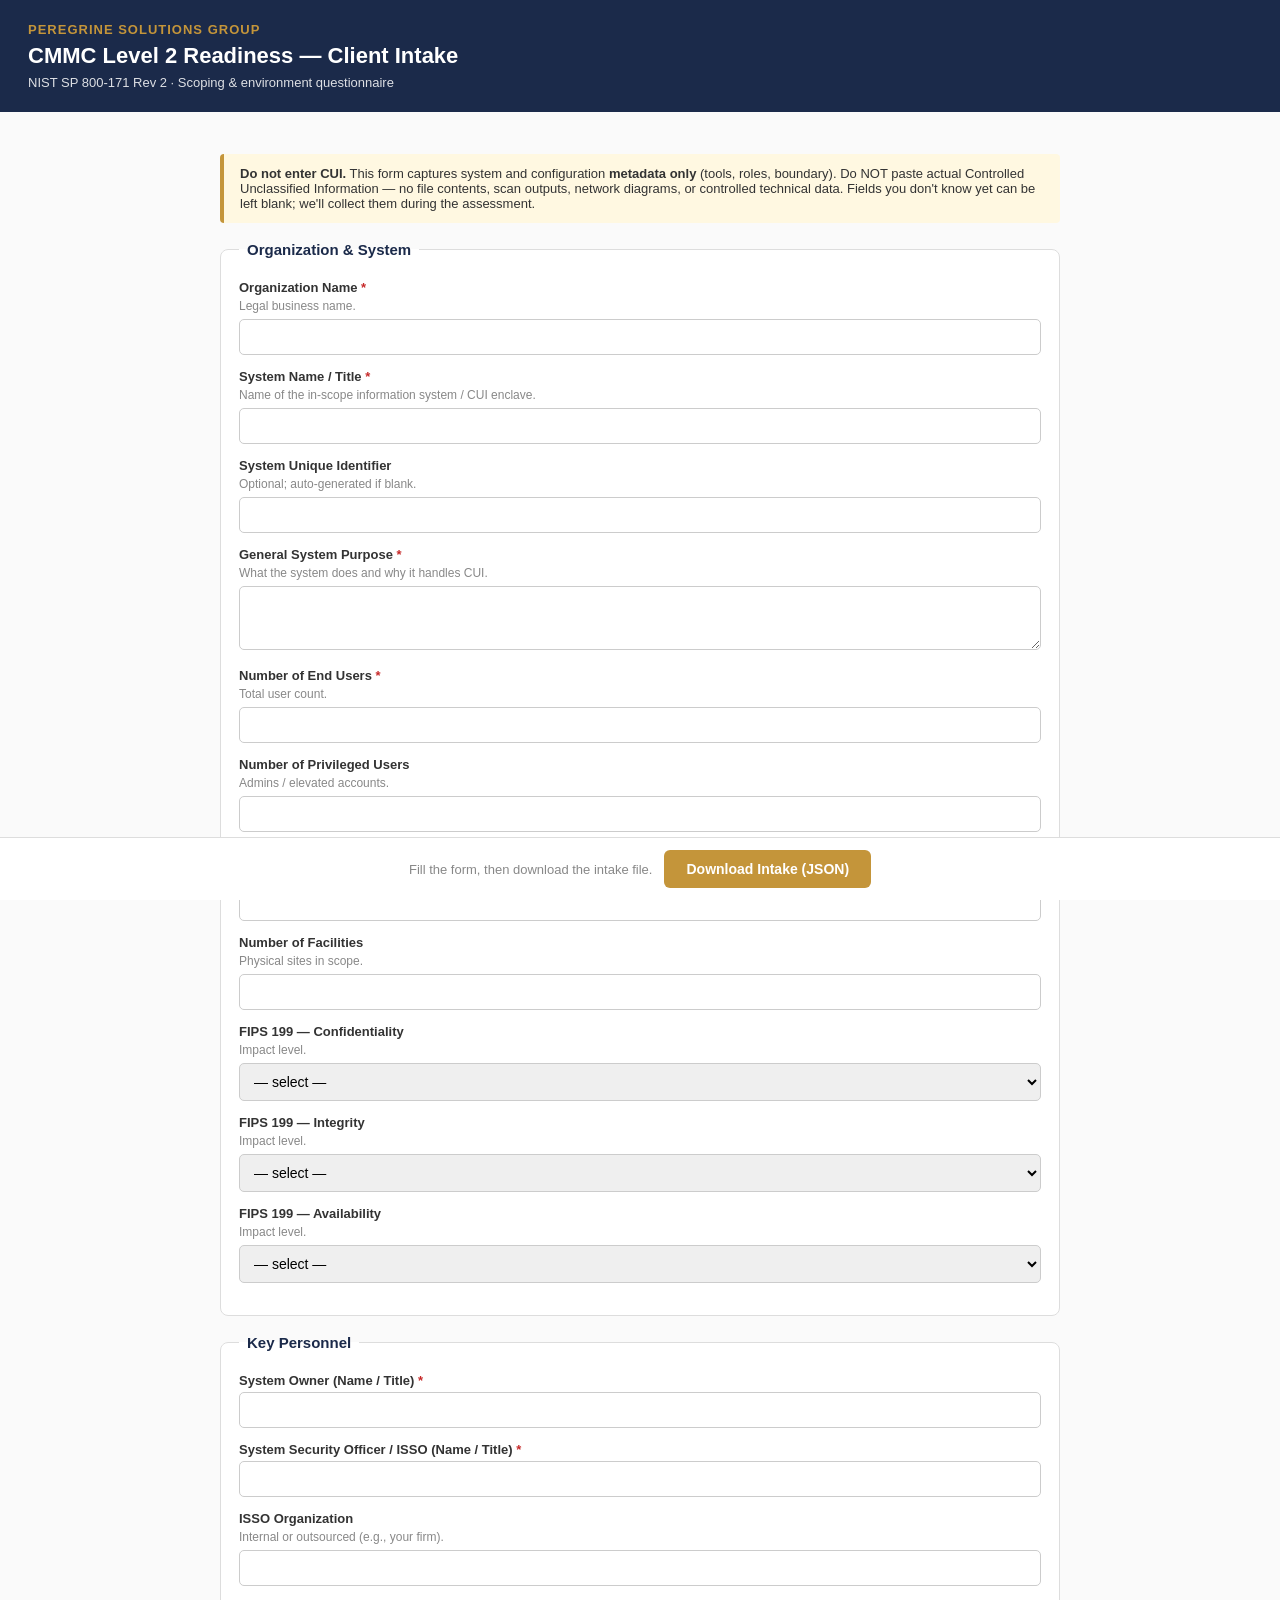
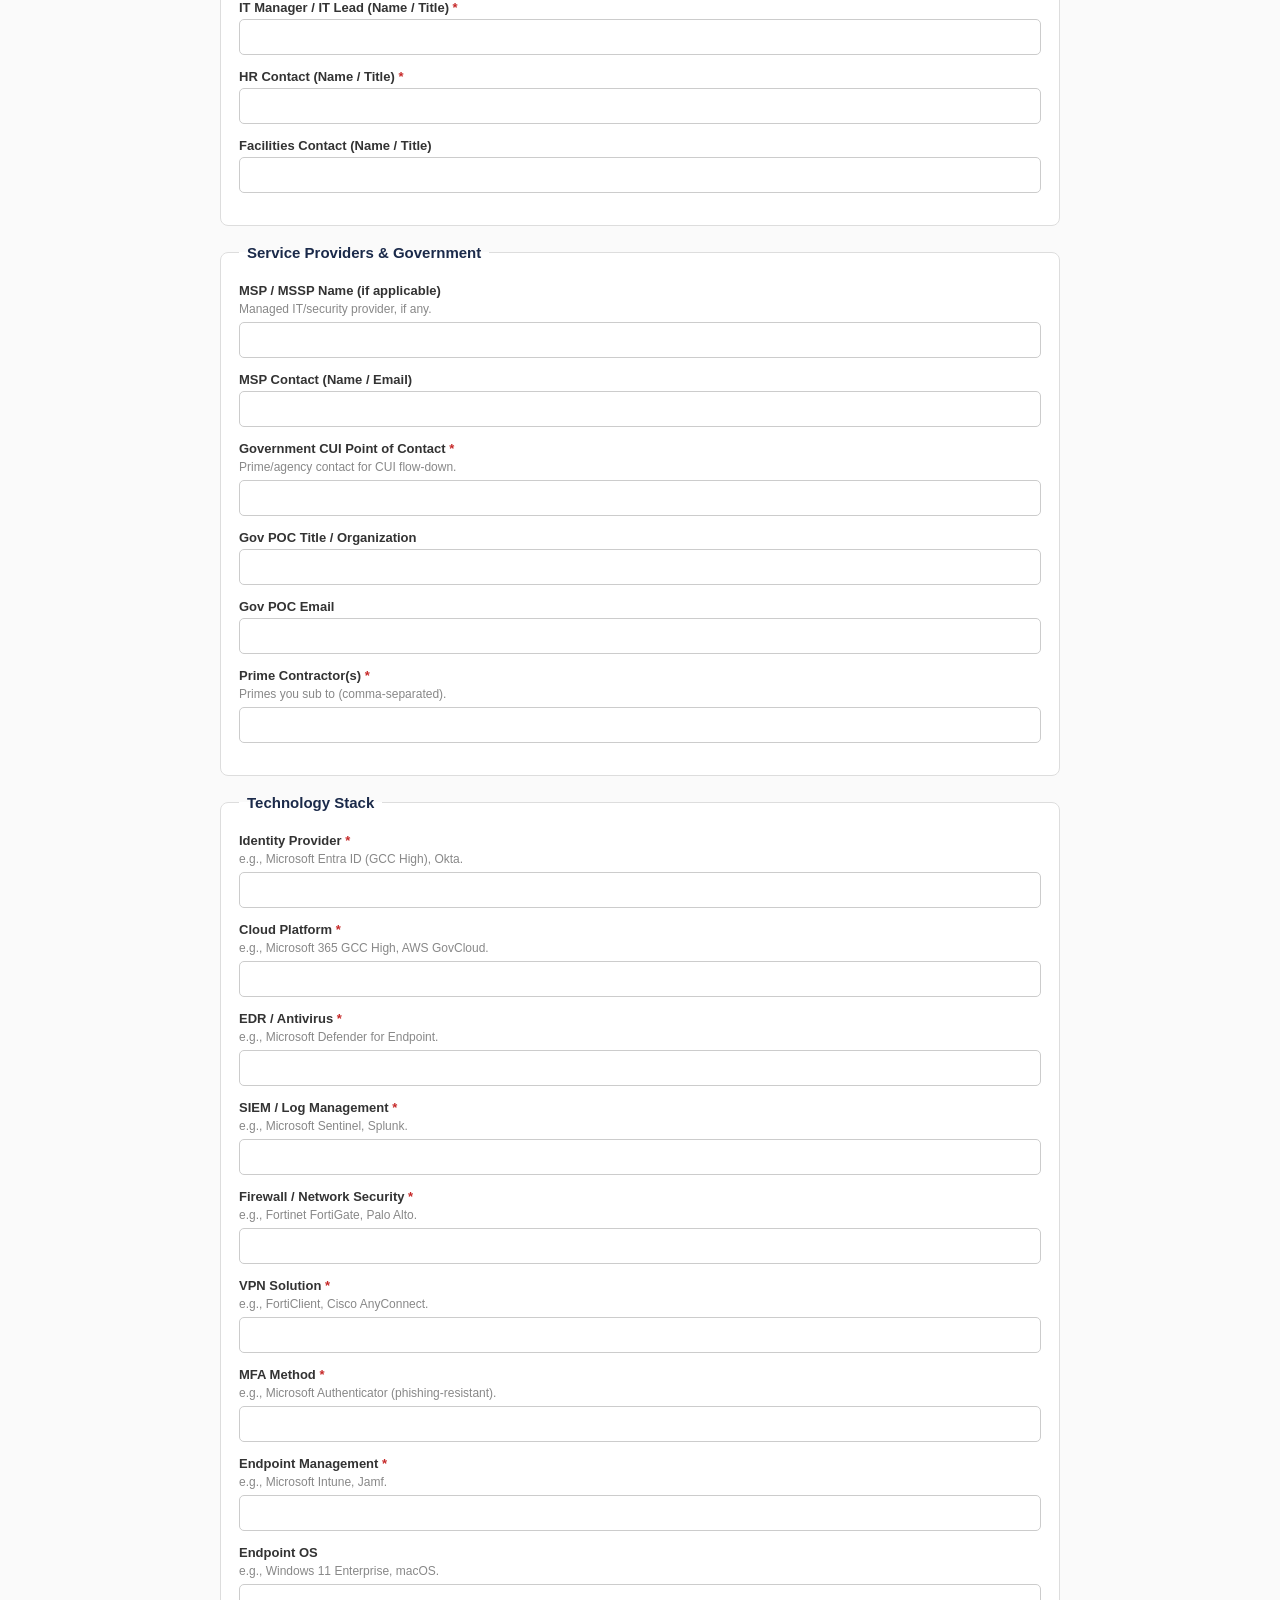
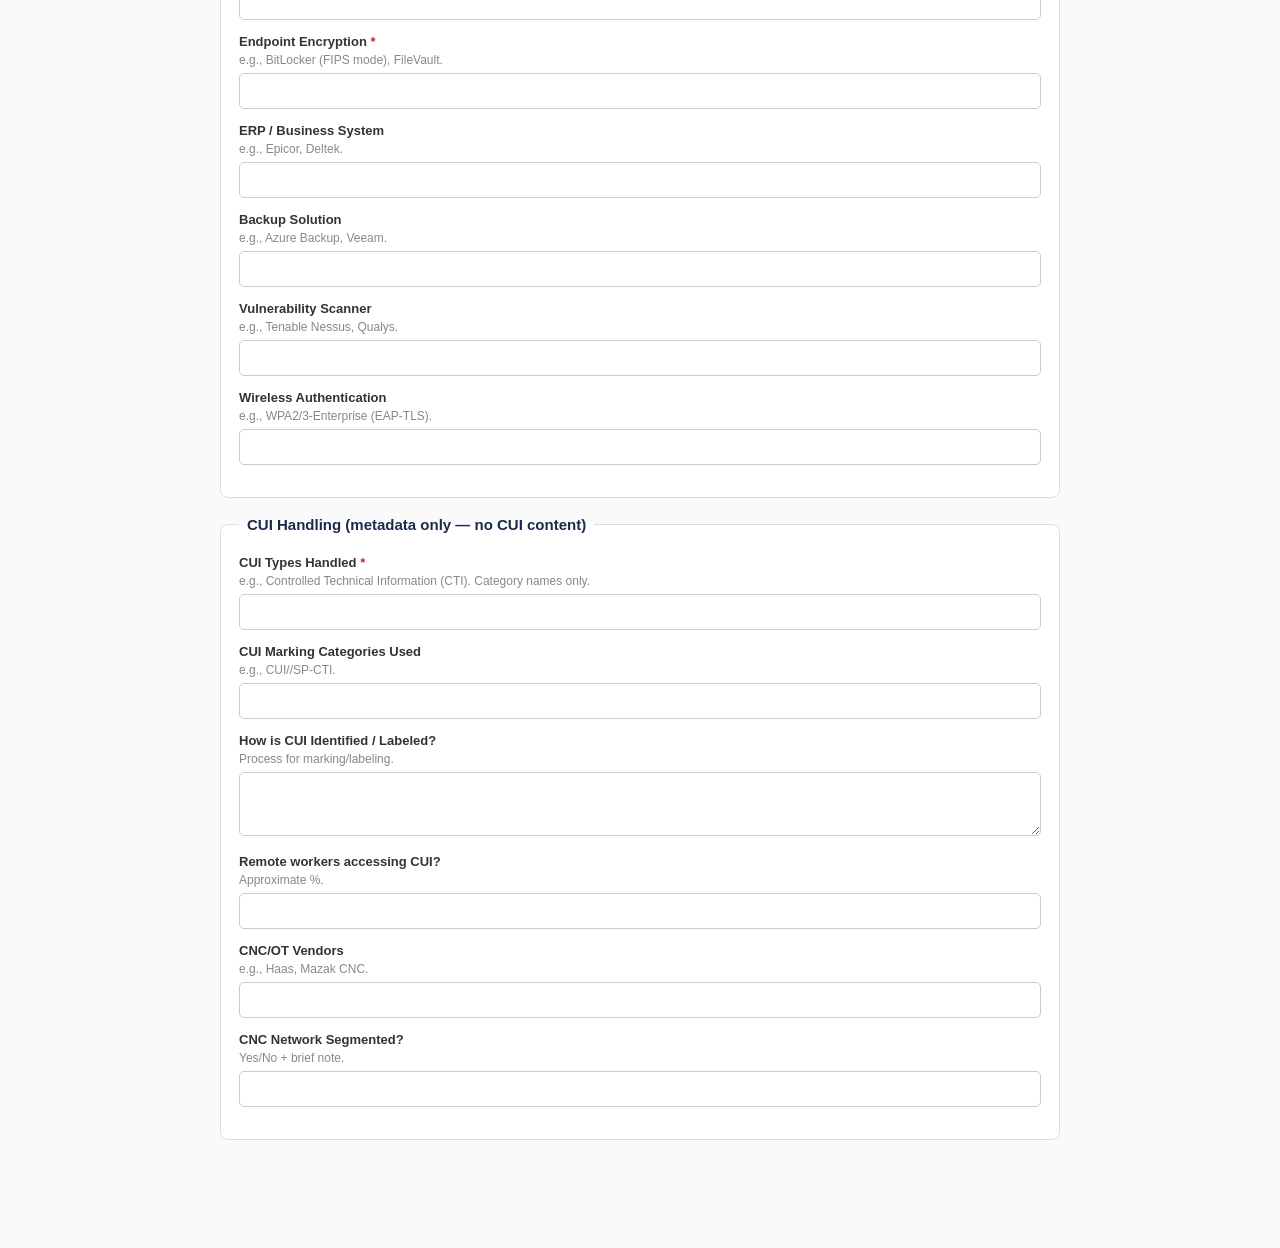
==== intake/index.html @ 6bbac3d5 "Publish site 2026-07-06" ====
<!DOCTYPE html>
<html lang="en">
<head>
<meta charset="utf-8">
<meta name="viewport" content="width=device-width, initial-scale=1">
<title>Peregrine — CMMC Readiness Intake</title>
<style>
  :root { --navy:#1B2A4A; --gold:#C4953A; --light:#F5F3EE; --gray:#888; }
  * { box-sizing:border-box; }
  body { font-family:-apple-system,Segoe UI,Roboto,Arial,sans-serif; color:#333; margin:0; background:#fafafa; }
  header { background:var(--navy); color:#fff; padding:22px 28px; }
  header .brand { color:var(--gold); font-weight:700; letter-spacing:1px; font-size:13px; }
  header h1 { margin:6px 0 0; font-size:22px; font-weight:600; }
  header p { margin:6px 0 0; font-size:13px; opacity:.85; }
  .wrap { max-width:880px; margin:0 auto; padding:24px 20px 90px; }
  .notice { background:#FFF8E1; border-left:4px solid var(--gold); padding:12px 16px; font-size:13px; margin:18px 0; border-radius:4px; }
  fieldset { border:1px solid #ddd; border-radius:8px; margin:18px 0; padding:8px 18px 18px; background:#fff; }
  legend { color:var(--navy); font-weight:700; font-size:15px; padding:0 8px; }
  .field { margin:14px 0; }
  label { display:block; font-weight:600; font-size:13px; margin-bottom:4px; }
  label .req { color:#C62828; }
  .hint { color:var(--gray); font-size:12px; margin:2px 0 6px; }
  input[type=text], textarea, select { width:100%; padding:9px 10px; border:1px solid #ccc; border-radius:5px; font-size:14px; font-family:inherit; }
  input:focus, textarea:focus, select:focus { outline:none; border-color:var(--gold); box-shadow:0 0 0 2px rgba(196,149,58,.2); }
  textarea { min-height:64px; resize:vertical; }
  .missing { border-color:#C62828 !important; background:#FFEBEE; }
  .bar { position:fixed; bottom:0; left:0; right:0; background:#fff; border-top:1px solid #ddd; padding:12px 20px; display:flex; gap:12px; align-items:center; justify-content:center; }
  button { background:var(--navy); color:#fff; border:0; padding:11px 22px; border-radius:6px; font-size:14px; font-weight:600; cursor:pointer; }
  button.gold { background:var(--gold); }
  #status { font-size:13px; color:var(--gray); }
</style>
</head>
<body>
<header>
  <div class="brand">PEREGRINE SOLUTIONS GROUP</div>
  <h1>CMMC Level 2 Readiness — Client Intake</h1>
  <p>NIST SP 800-171 Rev 2 · Scoping &amp; environment questionnaire</p>
</header>
<div class="wrap">
  <div class="notice">
    <b>Do not enter CUI.</b> This form captures system and configuration <b>metadata only</b>
    (tools, roles, boundary). Do NOT paste actual Controlled Unclassified Information — no file
    contents, scan outputs, network diagrams, or controlled technical data. Fields you don't know
    yet can be left blank; we'll collect them during the assessment.
  </div>
  <form id="intakeForm"></form>
</div>
<div class="bar">
  <span id="status">Fill the form, then download the intake file.</span>
  <button type="button" class="gold" onclick="downloadJSON()">Download Intake (JSON)</button>
</div>

<script>
// Canonical field set — labels MUST match the engine's intake reader exactly.
const FIELDS = [
  ["Organization & System", [
    ["Organization Name", true, "text", "Legal business name."],
    ["System Name / Title", true, "text", "Name of the in-scope information system / CUI enclave."],
    ["System Unique Identifier", false, "text", "Optional; auto-generated if blank."],
    ["General System Purpose", true, "textarea", "What the system does and why it handles CUI."],
    ["Number of End Users", true, "text", "Total user count."],
    ["Number of Privileged Users", false, "text", "Admins / elevated accounts."],
    ["Privileged User Roles", false, "text", "e.g., Domain Admin, Security Admin, Backup Operator."],
    ["Number of Facilities", false, "text", "Physical sites in scope."],
    ["FIPS 199 — Confidentiality", false, "fips", "Impact level."],
    ["FIPS 199 — Integrity", false, "fips", "Impact level."],
    ["FIPS 199 — Availability", false, "fips", "Impact level."]
  ]],
  ["Key Personnel", [
    ["System Owner (Name / Title)", true, "text", ""],
    ["System Security Officer / ISSO (Name / Title)", true, "text", ""],
    ["ISSO Organization", false, "text", "Internal or outsourced (e.g., your firm)."],
    ["IT Manager / IT Lead (Name / Title)", true, "text", ""],
    ["HR Contact (Name / Title)", true, "text", ""],
    ["Facilities Contact (Name / Title)", false, "text", ""]
  ]],
  ["Service Providers & Government", [
    ["MSP / MSSP Name (if applicable)", false, "text", "Managed IT/security provider, if any."],
    ["MSP Contact (Name / Email)", false, "text", ""],
    ["Government CUI Point of Contact", true, "text", "Prime/agency contact for CUI flow-down."],
    ["Gov POC Title / Organization", false, "text", ""],
    ["Gov POC Email", false, "text", ""],
    ["Prime Contractor(s)", true, "text", "Primes you sub to (comma-separated)."]
  ]],
  ["Technology Stack", [
    ["Identity Provider", true, "text", "e.g., Microsoft Entra ID (GCC High), Okta."],
    ["Cloud Platform", true, "text", "e.g., Microsoft 365 GCC High, AWS GovCloud."],
    ["EDR / Antivirus", true, "text", "e.g., Microsoft Defender for Endpoint."],
    ["SIEM / Log Management", true, "text", "e.g., Microsoft Sentinel, Splunk."],
    ["Firewall / Network Security", true, "text", "e.g., Fortinet FortiGate, Palo Alto."],
    ["VPN Solution", true, "text", "e.g., FortiClient, Cisco AnyConnect."],
    ["MFA Method", true, "text", "e.g., Microsoft Authenticator (phishing-resistant)."],
    ["Endpoint Management", true, "text", "e.g., Microsoft Intune, Jamf."],
    ["Endpoint OS", false, "text", "e.g., Windows 11 Enterprise, macOS."],
    ["Endpoint Encryption", true, "text", "e.g., BitLocker (FIPS mode), FileVault."],
    ["ERP / Business System", false, "text", "e.g., Epicor, Deltek."],
    ["Backup Solution", false, "text", "e.g., Azure Backup, Veeam."],
    ["Vulnerability Scanner", false, "text", "e.g., Tenable Nessus, Qualys."],
    ["Wireless Authentication", false, "text", "e.g., WPA2/3-Enterprise (EAP-TLS)."]
  ]],
  ["CUI Handling (metadata only — no CUI content)", [
    ["CUI Types Handled", true, "text", "e.g., Controlled Technical Information (CTI). Category names only."],
    ["CUI Marking Categories Used", false, "text", "e.g., CUI//SP-CTI."],
    ["How is CUI Identified / Labeled?", false, "textarea", "Process for marking/labeling."],
    ["Remote workers accessing CUI?", false, "text", "Approximate %."],
    ["CNC/OT Vendors", false, "text", "e.g., Haas, Mazak CNC."],
    ["CNC Network Segmented?", false, "text", "Yes/No + brief note."]
  ]]
];

const form = document.getElementById("intakeForm");
FIELDS.forEach(function (group) {
  const section = group[0], fields = group[1];
  const fs = document.createElement("fieldset");
  const lg = document.createElement("legend"); lg.textContent = section; fs.appendChild(lg);
  fields.forEach(function (f) {
    const label = f[0], req = f[1], type = f[2], hint = f[3];
    const wrap = document.createElement("div"); wrap.className = "field";
    const lab = document.createElement("label"); lab.textContent = label;
    if (req) { const s = document.createElement("span"); s.className = "req"; s.textContent = " *"; lab.appendChild(s); }
    wrap.appendChild(lab);
    if (hint) { const h = document.createElement("div"); h.className = "hint"; h.textContent = hint; wrap.appendChild(h); }
    let inp;
    if (type === "textarea") { inp = document.createElement("textarea"); }
    else if (type === "fips") {
      inp = document.createElement("select");
      ["", "Low", "Moderate", "High"].forEach(function (o) {
        const op = document.createElement("option"); op.value = o; op.textContent = o || "— select —"; inp.appendChild(op);
      });
    } else { inp = document.createElement("input"); inp.type = "text"; }
    inp.dataset.field = label;
    inp.dataset.req = req ? "1" : "0";
    wrap.appendChild(inp); fs.appendChild(wrap);
  });
  form.appendChild(fs);
});

function collect() {
  const data = {}; let missing = 0;
  document.querySelectorAll("[data-field]").forEach(function (el) {
    const v = (el.value || "").trim();
    data[el.dataset.field] = v;
    el.classList.remove("missing");
    if (el.dataset.req === "1" && !v) { el.classList.add("missing"); missing++; }
  });
  return { data: data, missing: missing };
}

function downloadJSON() {
  const r = collect();
  const status = document.getElementById("status");
  status.textContent = r.missing > 0
    ? (r.missing + " required field(s) still blank (highlighted). You can still download; they'll show as gaps.")
    : "All required fields complete. Downloading…";
  const org = (r.data["Organization Name"] || "Client").replace(/[^A-Za-z0-9]/g, "_").slice(0, 30);
  const blob = new Blob([JSON.stringify(r.data, null, 2)], { type: "application/json" });
  const a = document.createElement("a");
  a.href = URL.createObjectURL(blob);
  a.download = org + "_intake.json";
  a.click();
}
</script>
</body>
</html>
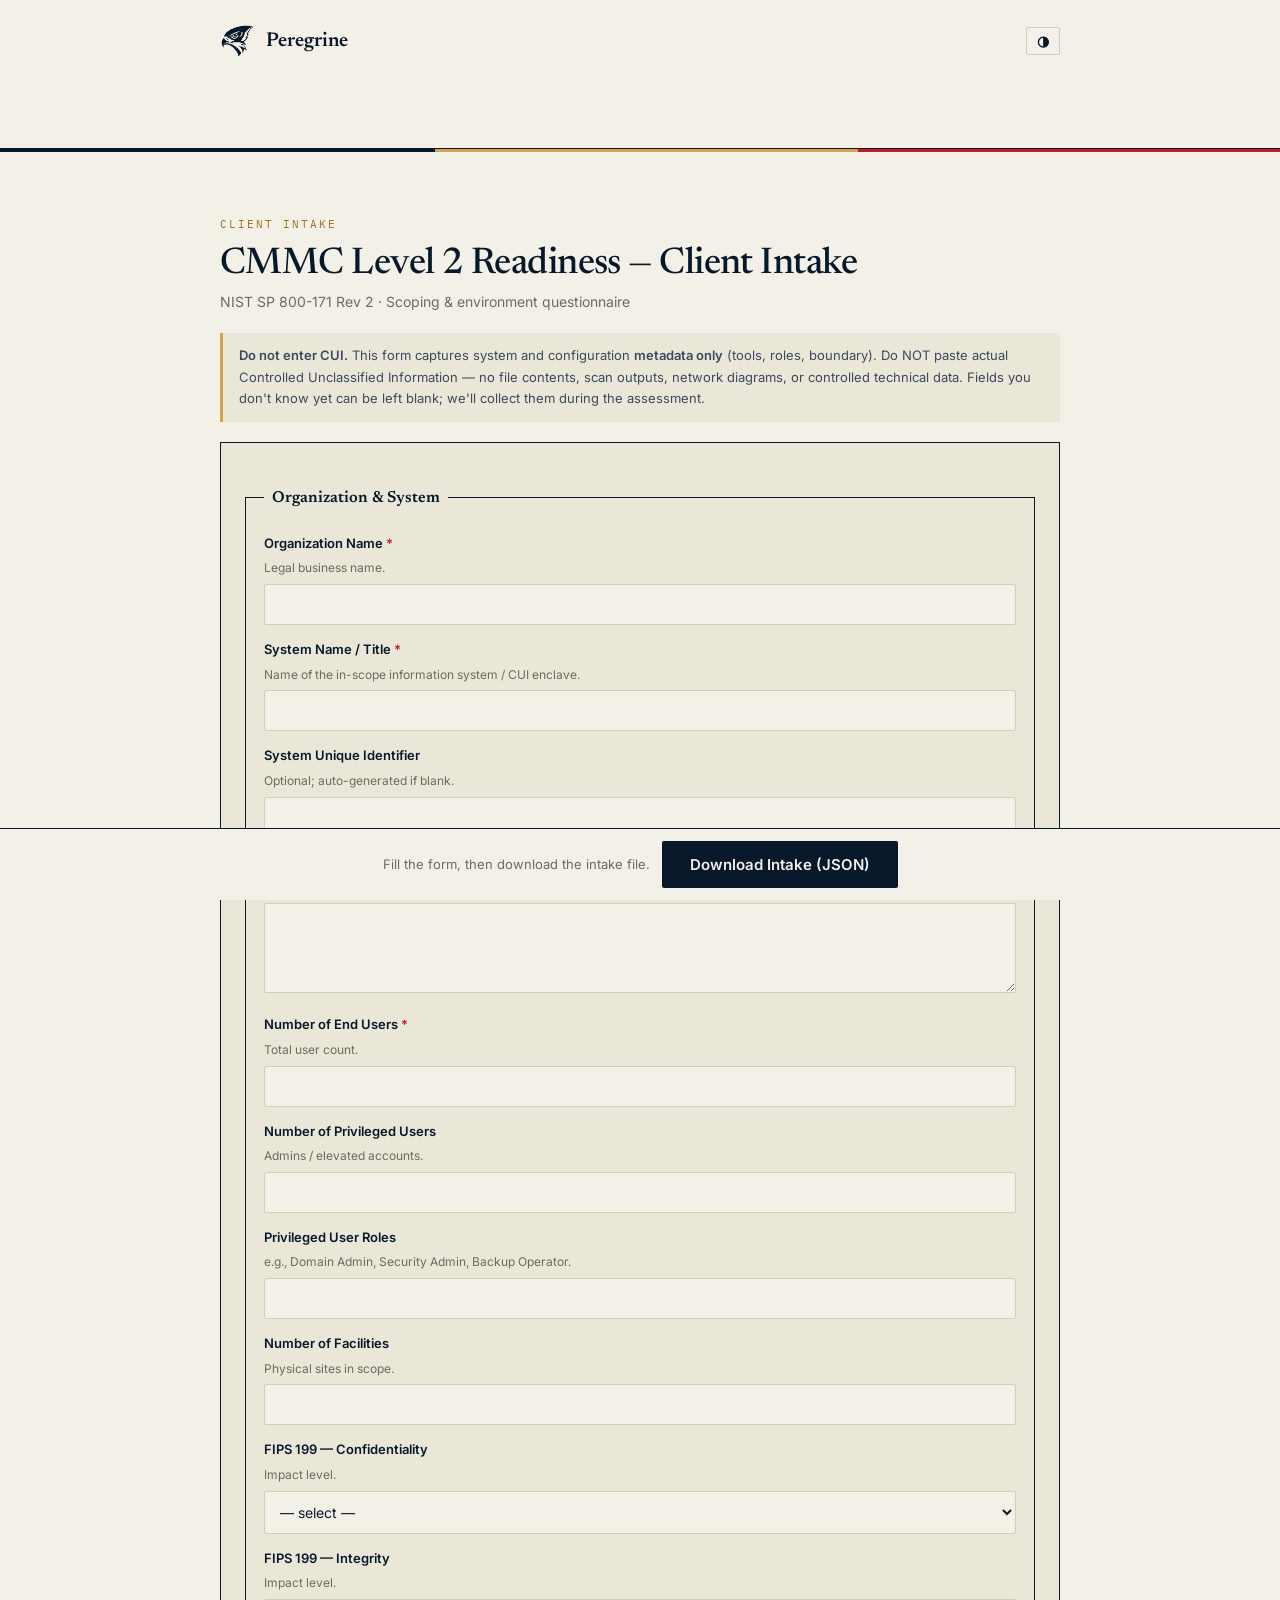
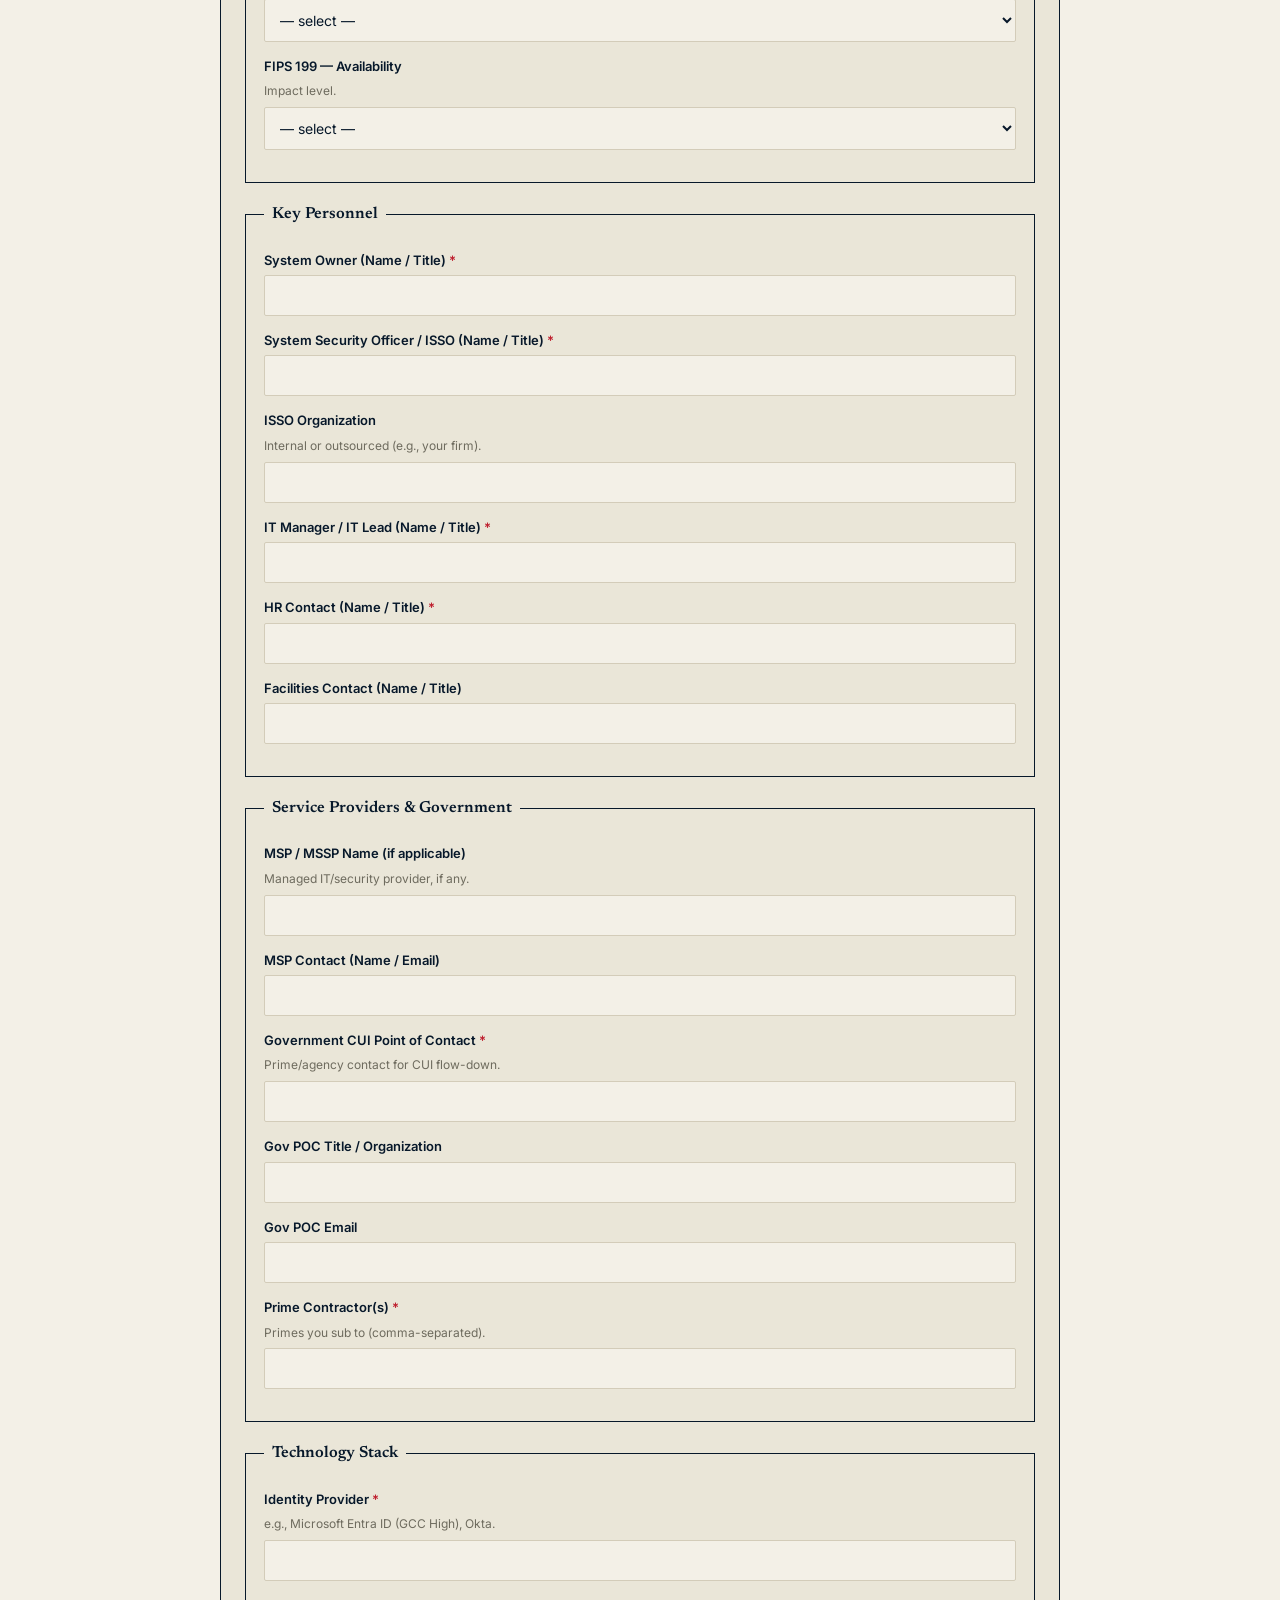
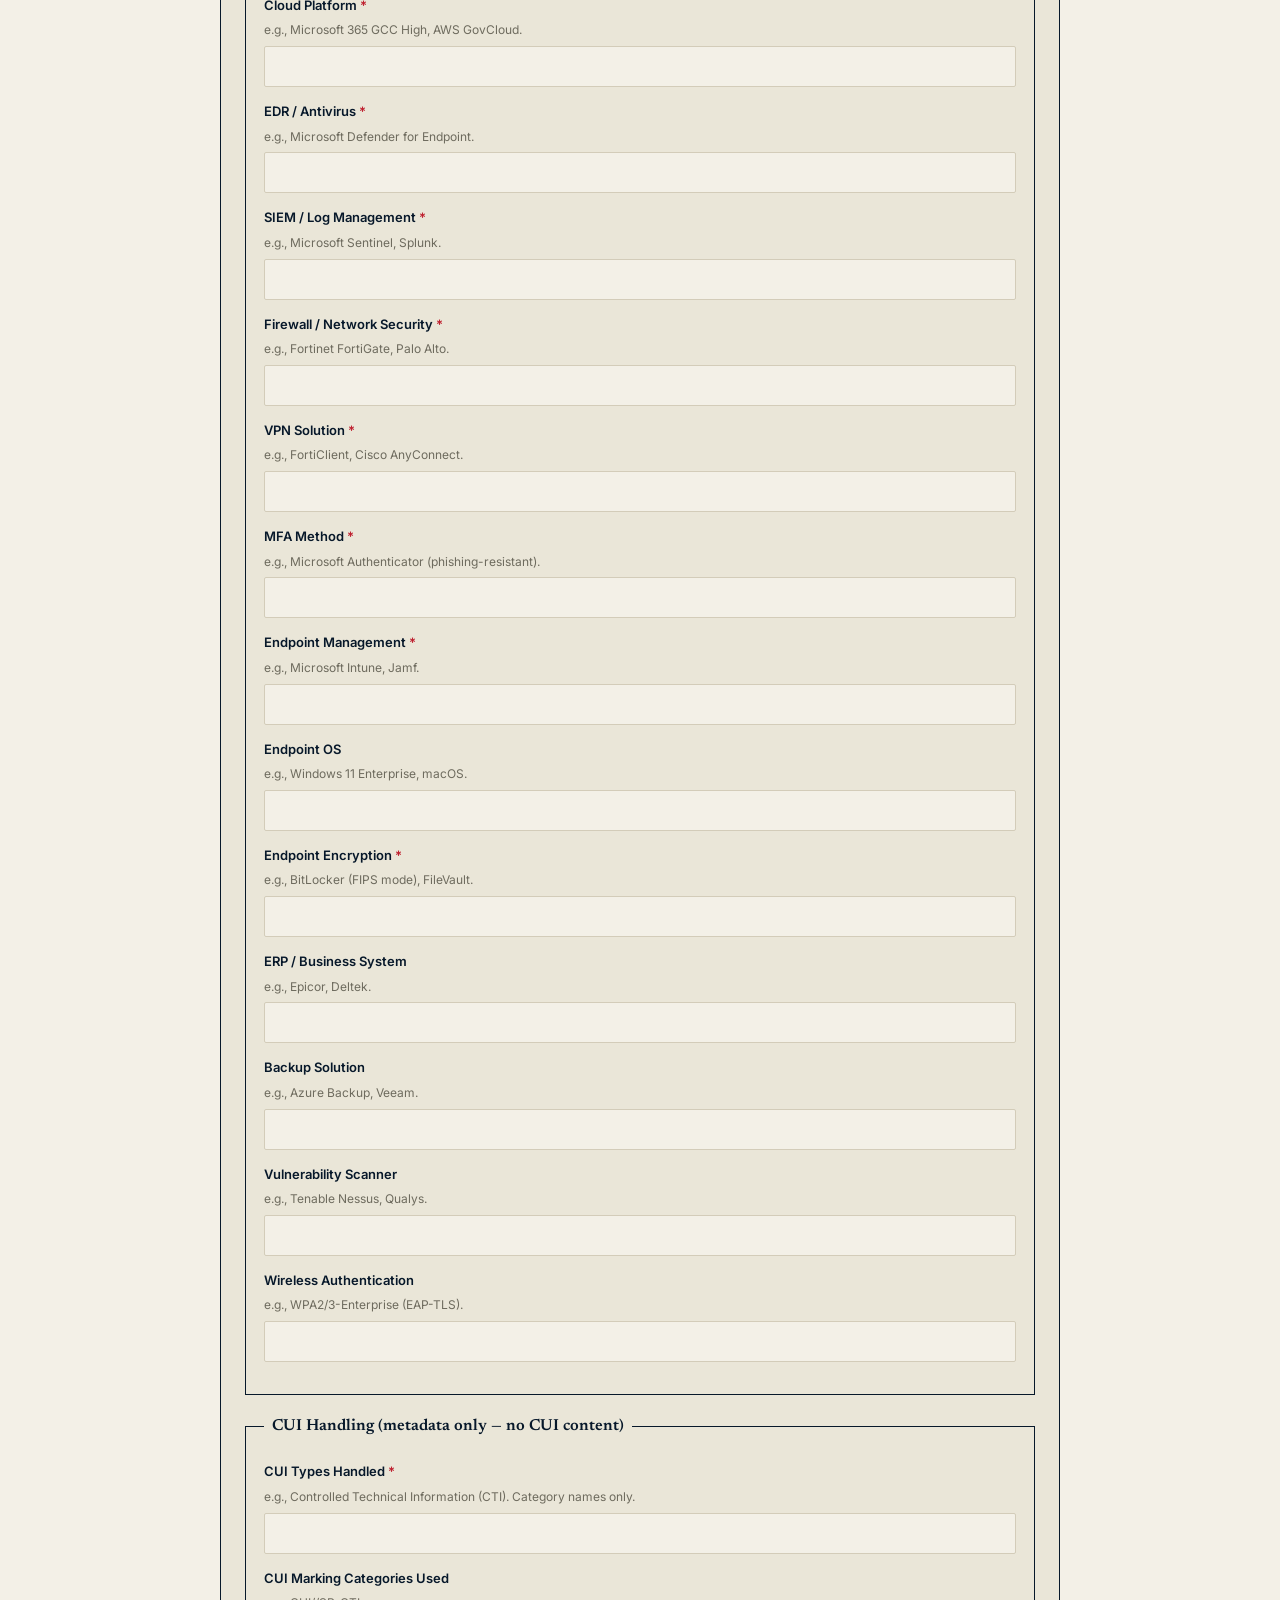
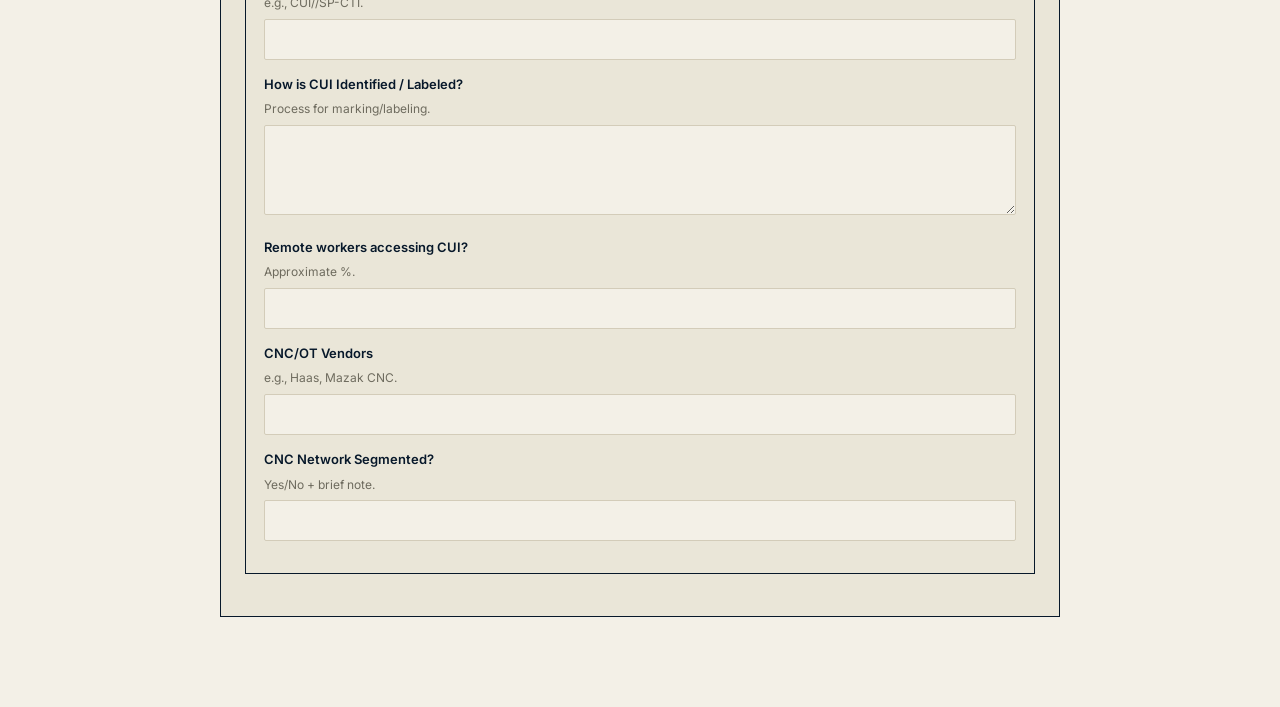
==== commit ec01b75e: "Publish site 2026-07-07" ====
--- a/intake/index.html
+++ b/intake/index.html
@@ -4,39 +4,43 @@
 <meta charset="utf-8">
 <meta name="viewport" content="width=device-width, initial-scale=1">
 <title>Peregrine — CMMC Readiness Intake</title>
+<link rel="icon" href="/assets/favicon.ico" sizes="16x16 32x32 48x48">
+<link rel="stylesheet" href="/assets/fonts.css">
+<link rel="stylesheet" href="/assets/peregrine.css">
 <style>
-  :root { --navy:#1B2A4A; --gold:#C4953A; --light:#F5F3EE; --gray:#888; }
-  * { box-sizing:border-box; }
-  body { font-family:-apple-system,Segoe UI,Roboto,Arial,sans-serif; color:#333; margin:0; background:#fafafa; }
-  header { background:var(--navy); color:#fff; padding:22px 28px; }
-  header .brand { color:var(--gold); font-weight:700; letter-spacing:1px; font-size:13px; }
-  header h1 { margin:6px 0 0; font-size:22px; font-weight:600; }
-  header p { margin:6px 0 0; font-size:13px; opacity:.85; }
-  .wrap { max-width:880px; margin:0 auto; padding:24px 20px 90px; }
-  .notice { background:#FFF8E1; border-left:4px solid var(--gold); padding:12px 16px; font-size:13px; margin:18px 0; border-radius:4px; }
-  fieldset { border:1px solid #ddd; border-radius:8px; margin:18px 0; padding:8px 18px 18px; background:#fff; }
-  legend { color:var(--navy); font-weight:700; font-size:15px; padding:0 8px; }
-  .field { margin:14px 0; }
-  label { display:block; font-weight:600; font-size:13px; margin-bottom:4px; }
-  label .req { color:#C62828; }
-  .hint { color:var(--gray); font-size:12px; margin:2px 0 6px; }
-  input[type=text], textarea, select { width:100%; padding:9px 10px; border:1px solid #ccc; border-radius:5px; font-size:14px; font-family:inherit; }
-  input:focus, textarea:focus, select:focus { outline:none; border-color:var(--gold); box-shadow:0 0 0 2px rgba(196,149,58,.2); }
-  textarea { min-height:64px; resize:vertical; }
-  .missing { border-color:#C62828 !important; background:#FFEBEE; }
-  .bar { position:fixed; bottom:0; left:0; right:0; background:#fff; border-top:1px solid #ddd; padding:12px 20px; display:flex; gap:12px; align-items:center; justify-content:center; }
-  button { background:var(--navy); color:#fff; border:0; padding:11px 22px; border-radius:6px; font-size:14px; font-weight:600; cursor:pointer; }
-  button.gold { background:var(--gold); }
-  #status { font-size:13px; color:var(--gray); }
+  .wrap{max-width:880px;padding:24px 20px 90px}
+  .pagehead{margin:34px 0 6px}
+  .pagehead h1{font-size:clamp(1.7rem,3.4vw,2.3rem);margin:10px 0 6px}
+  .pagehead p{margin:0;font-size:14px;color:var(--dim)}
+  .notice{background:var(--panel);border-left:3px solid var(--gold);padding:12px 16px;font-size:13px;margin:20px 0;color:var(--ink2)}
+  fieldset{border:1px solid var(--ink);margin:18px 0;padding:8px 18px 18px;background:var(--panel)}
+  legend{color:var(--ink);font-family:var(--font-display);font-weight:600;font-size:16px;padding:0 8px}
+  .field{margin:14px 0}
+  label .req{color:var(--signal)}
+  .hint{color:var(--dim);font-size:12px;margin:2px 0 6px}
+  .missing{border-color:var(--signal) !important;box-shadow:0 0 0 2px rgba(190,30,45,.12) !important}
+  .bar{position:fixed;bottom:0;left:0;right:0;background:var(--field);border-top:1.5px solid var(--ink);padding:12px 20px;display:flex;gap:12px;align-items:center;justify-content:center}
+  #status{font-size:13px;color:var(--dim)}
 </style>
 </head>
 <body>
 <header>
-  <div class="brand">PEREGRINE SOLUTIONS GROUP</div>
-  <h1>CMMC Level 2 Readiness — Client Intake</h1>
-  <p>NIST SP 800-171 Rev 2 · Scoping &amp; environment questionnaire</p>
+  <div class="wrap" style="display:flex;justify-content:space-between;align-items:center">
+    <a class="brand" href="/">
+      <img class="mark-light" src="/assets/marks/master_head.png" alt="Peregrine falcon mark">
+      <img class="mark-dark" src="/assets/marks/inverse_head.png" alt="Peregrine falcon mark">
+      Peregrine
+    </a>
+    <button id="themeToggle" class="theme-toggle" aria-label="Toggle dark mode" title="Toggle dark mode">&#9681;</button>
+  </div>
 </header>
+<div class="tricolor" aria-hidden="true"></div>
 <div class="wrap">
+  <div class="pagehead">
+    <span class="label">Client intake</span>
+    <h1>CMMC Level 2 Readiness — Client Intake</h1>
+    <p>NIST SP 800-171 Rev 2 · Scoping &amp; environment questionnaire</p>
+  </div>
   <div class="notice">
     <b>Do not enter CUI.</b> This form captures system and configuration <b>metadata only</b>
     (tools, roles, boundary). Do NOT paste actual Controlled Unclassified Information — no file
@@ -160,5 +164,19 @@
   a.click();
 }
 </script>
+<script>
+(function(){
+  if(localStorage.getItem('peregrine-theme')==='dark')
+    document.documentElement.setAttribute('data-theme','dark');
+  document.addEventListener('DOMContentLoaded',function(){
+    var b=document.getElementById('themeToggle'); if(!b) return;
+    b.addEventListener('click',function(){
+      var d=document.documentElement.getAttribute('data-theme')==='dark';
+      if(d){document.documentElement.removeAttribute('data-theme');localStorage.setItem('peregrine-theme','light');}
+      else{document.documentElement.setAttribute('data-theme','dark');localStorage.setItem('peregrine-theme','dark');}
+    });
+  });
+})();
+</script>
 </body>
 </html>
--- a/assets/fonts.css
+++ b/assets/fonts.css
@@ -0,0 +1,57 @@
+/* Self-hosted fonts (P6) - latin subsets from Google Fonts css2 */
+@font-face {
+  font-family: 'IBM Plex Mono';
+  font-style: normal;
+  font-weight: 400;
+  font-display: swap;
+  src: url(fonts/ibmplexmono-400-normal.woff2) format('woff2');
+}
+@font-face {
+  font-family: 'IBM Plex Mono';
+  font-style: normal;
+  font-weight: 500;
+  font-display: swap;
+  src: url(fonts/ibmplexmono-500-normal.woff2) format('woff2');
+}
+@font-face {
+  font-family: 'Inter';
+  font-style: normal;
+  font-weight: 400;
+  font-display: swap;
+  src: url(fonts/inter-400-normal.woff2) format('woff2');
+}
+@font-face {
+  font-family: 'Inter';
+  font-style: normal;
+  font-weight: 500;
+  font-display: swap;
+  src: url(fonts/inter-500-normal.woff2) format('woff2');
+}
+@font-face {
+  font-family: 'Inter';
+  font-style: normal;
+  font-weight: 600;
+  font-display: swap;
+  src: url(fonts/inter-600-normal.woff2) format('woff2');
+}
+@font-face {
+  font-family: 'Newsreader';
+  font-style: italic;
+  font-weight: 500;
+  font-display: swap;
+  src: url(fonts/newsreader-500-italic.woff2) format('woff2');
+}
+@font-face {
+  font-family: 'Newsreader';
+  font-style: normal;
+  font-weight: 500;
+  font-display: swap;
+  src: url(fonts/newsreader-500-normal.woff2) format('woff2');
+}
+@font-face {
+  font-family: 'Newsreader';
+  font-style: normal;
+  font-weight: 600;
+  font-display: swap;
+  src: url(fonts/newsreader-600-normal.woff2) format('woff2');
+}
--- a/assets/peregrine.css
+++ b/assets/peregrine.css
@@ -0,0 +1,195 @@
+/* PEREGRINE / APEX shared stylesheet — the single design layer for every site page.
+   Token block below is GENERATED from brand/apex_tokens.json (scripts/build_brand_css.py).
+   Components are hand-maintained. Micro-interaction + fluency rationale: Trevors Docs/286. */
+
+/* ==APEX TOKENS== */
+:root{
+  --field:#F3F0E7;
+  --panel:#EAE6D8;
+  --rule:#D3CCB9;
+  --hairline:#DDD7C7;
+  --ink:#07182A;
+  --ink2:#3C4A5E;
+  --dim:#6E6B5E;
+  --gold:#D4A24A;
+  --bronze:#A16E22;
+  --signal:#BE1E2D;
+  --btnbg:#07182A;
+  --btnfg:#F3F0E7;
+  --font-display:'Newsreader',Georgia,serif;
+  --font-body:'Inter',-apple-system,'Segoe UI',Roboto,Arial,sans-serif;
+  --font-mono:'IBM Plex Mono',monospace;
+  --fs-h1:clamp(2.35rem, 5.5vw, 3.55rem); --fs-h2:clamp(1.55rem, 3vw, 2.05rem); --fs-h3:1.15rem; --fs-lead:1.125rem;
+  --fs-body:15.5px; --fs-small:13.5px; --fs-label:11px;
+  --lh-display:1.05; --lh-body:1.65;
+  --ls-display:-0.015em; --ls-label:0.18em;
+  --sp-section:112px; --sp-section-m:56px;
+  --sp-hero-top:88px; --sp-hero-bottom:72px;
+  --sp-card:24px; --wrap-max:960px; --prose-max:640px;
+  --t-fast:150ms; --t-entrance:450ms; --t-theme:250ms; --ease:cubic-bezier(.2,.6,.2,1);
+}
+/* Light is the DEFAULT (Trevor 2026-07-06); dark is opt-in via the toggle only */
+html[data-theme="dark"]{
+  --field:#0B0D10;
+  --panel:#14171C;
+  --rule:#242A33;
+  --hairline:#1B2027;
+  --ink:#E9EBEE;
+  --ink2:#B7BDC6;
+  --dim:#8B94A1;
+  --gold:#E8A33D;
+  --bronze:#D4A24A;
+  --signal:#D64550;
+  --btnbg:#E8A33D;
+  --btnfg:#0B0D10;
+}
+/* ==/APEX TOKENS== */
+
+/* ---------- base / cognitive fluency ---------- */
+*{box-sizing:border-box}
+html{scroll-behavior:smooth}
+body{font-family:var(--font-body);background:var(--field);color:var(--ink);margin:0;
+  font-size:var(--fs-body);line-height:var(--lh-body);
+  -webkit-font-smoothing:antialiased;text-rendering:optimizeLegibility}
+@media (prefers-reduced-motion: no-preference){
+  body{transition:background-color var(--t-theme) ease,color var(--t-theme) ease}
+}
+.wrap{max-width:var(--wrap-max);margin:0 auto;padding:0 20px}
+.mono{font-family:var(--font-mono)}
+.label{font-family:var(--font-mono);font-size:var(--fs-label);letter-spacing:var(--ls-label);
+  text-transform:uppercase;color:var(--bronze)}
+h1,h2,h3{font-family:var(--font-display);font-weight:500;letter-spacing:var(--ls-display)}
+h1{font-size:var(--fs-h1);line-height:var(--lh-display)}
+h2{font-size:var(--fs-h2);margin:6px 0 22px}
+h3{font-size:var(--fs-h3);font-weight:600}
+p{color:var(--ink2)}
+a{color:var(--bronze)}
+::selection{background:var(--gold);color:var(--ink)}
+
+/* every interactive element: visible focus (fluency + a11y; C3/R3) */
+:focus-visible{outline:2px solid var(--gold);outline-offset:2px;border-radius:2px}
+
+/* ---------- buttons: micro-interactions (C3) ---------- */
+a.btn,button{display:inline-block;background:var(--btnbg);color:var(--btnfg);text-decoration:none;
+  border:0;padding:14px 28px;border-radius:2px;font-size:15px;font-weight:600;
+  font-family:var(--font-body);cursor:pointer;
+  transition:transform var(--t-fast) var(--ease),box-shadow var(--t-fast) var(--ease),opacity var(--t-fast) var(--ease)}
+a.btn:hover,button:hover{transform:translateY(-1px);box-shadow:0 3px 10px rgba(7,24,42,.16);opacity:.95}
+a.btn:active,button:active{transform:translateY(0);box-shadow:0 1px 3px rgba(7,24,42,.2)}
+a.btn.secondary{background:transparent;color:var(--ink);border:1px solid var(--ink)}
+a.btn.secondary:hover{box-shadow:0 3px 10px rgba(7,24,42,.10)}
+
+/* ---------- deadline strip (calm urgency; red = the date only) ---------- */
+.deadline{background:var(--panel);color:var(--ink2);border-bottom:1px solid var(--rule);
+  font-family:var(--font-mono);font-size:12px;letter-spacing:.08em;text-align:center;
+  padding:9px 14px;text-transform:uppercase}
+.deadline b{color:var(--signal);font-weight:600}
+
+/* ---------- header / nav ---------- */
+header{border-bottom:1.5px solid var(--ink)}
+nav,header .hrow{display:flex;justify-content:space-between;align-items:center;padding:16px 0}
+.brand{display:flex;align-items:center;gap:11px;font-family:var(--font-display);font-weight:600;
+  font-size:20px;color:var(--ink);text-decoration:none}
+.brand img{height:34px;width:auto}
+.mark-light{display:inline-block}.mark-dark{display:none}
+html[data-theme="dark"] .mark-light{display:none}
+html[data-theme="dark"] .mark-dark{display:inline-block}
+.theme-toggle{background:transparent;border:1px solid var(--rule);color:var(--ink);
+  padding:6px 10px;font-size:14px;border-radius:2px;cursor:pointer;line-height:1}
+.theme-toggle:hover{transform:none;box-shadow:none;border-color:var(--bronze);opacity:1}
+.navright{display:flex;align-items:center;gap:10px}
+.tricolor{height:3px;background:linear-gradient(90deg,var(--ink) 0 34%,var(--gold) 34% 67%,var(--signal) 67% 100%)}
+.vstar{color:var(--signal)}
+
+/* ---------- hero (halo: one message, engineered first read; C1) ---------- */
+.hero{padding:var(--sp-hero-top) 0 var(--sp-hero-bottom);position:relative;overflow:hidden}
+.hero:before{content:"";position:absolute;inset:0;background:
+  linear-gradient(var(--hairline) 1px,transparent 1px) 0 0/100% 76px,
+  linear-gradient(90deg,var(--hairline) 1px,transparent 1px) 0 0/76px 100%;
+  opacity:.45;pointer-events:none;
+  -webkit-mask-image:linear-gradient(180deg,#000 55%,transparent);mask-image:linear-gradient(180deg,#000 55%,transparent)}
+.hero>*{position:relative}
+.hero h1{margin:16px 0 18px;max-width:820px}
+.hero h1 em{font-style:italic;color:var(--bronze)}
+.hero p.lead{font-size:var(--fs-lead);color:var(--ink2);margin:0 0 32px;max-width:var(--prose-max)}
+.hero .cta{display:flex;gap:14px;flex-wrap:wrap}
+.hero .verifyline{font-family:var(--font-mono);font-size:12px;margin:16px 0 0;color:var(--dim)}
+
+/* title block (the federal-drawing signature detail; C7) */
+.tblock{border:1.5px solid var(--ink);display:grid;grid-template-columns:1.6fr 1fr 1fr 1fr 1fr;
+  font-family:var(--font-mono);font-size:11px;margin-top:48px;background:rgba(255,255,255,.25)}
+html[data-theme="dark"] .tblock{background:rgba(255,255,255,.03)}
+.tblock>div{border-right:1px solid var(--ink);padding:8px 12px}
+.tblock>div:last-child{border-right:0}
+.tblock span{display:block;font-size:9px;letter-spacing:.16em;color:var(--dim);text-transform:uppercase;margin-bottom:2px}
+.tblock b{font-weight:500;color:var(--ink)}
+
+/* ---------- sections: whitespace floor (C5/R2) ---------- */
+section{padding:var(--sp-section) 0;border-bottom:1px solid var(--rule)}
+
+/* ---------- cards: corner-ticked, quiet hover lift (C3/C7) ---------- */
+.card{background:var(--panel);border:1px solid var(--ink);position:relative;padding:var(--sp-card);
+  transition:transform var(--t-fast) var(--ease),box-shadow var(--t-fast) var(--ease)}
+.card:hover{transform:translateY(-2px);box-shadow:0 6px 18px rgba(7,24,42,.08)}
+.card:before,.card:after{content:"";position:absolute;width:8px;height:8px;border-color:var(--bronze);border-style:solid}
+.card:before{top:-1px;left:-1px;border-width:1.5px 0 0 1.5px}
+.card:after{bottom:-1px;right:-1px;border-width:0 1.5px 1.5px 0}
+.card img{height:34px;width:auto;margin-bottom:10px}
+.card img.mark-dark{display:none}
+html[data-theme="dark"] .card img.mark-light{display:none}
+html[data-theme="dark"] .card img.mark-dark{display:block}
+.card h3{color:var(--ink);margin:0 0 6px;font-size:18px}
+.card p{margin:0;font-size:14px}
+
+/* ---------- tables ---------- */
+table{width:100%;border-collapse:collapse;font-size:14.5px}
+th{font-family:var(--font-mono);font-size:11px;letter-spacing:.14em;text-transform:uppercase;
+  background:var(--ink);color:var(--field);text-align:left;padding:11px 12px}
+td{text-align:left;padding:12px;border-bottom:1px solid var(--rule);vertical-align:top}
+tbody tr,table tr{transition:background-color var(--t-fast) ease}
+table tr:hover td{background:rgba(212,162,74,.06)}
+.price{font-family:var(--font-display);font-weight:600;font-size:16.5px;color:var(--ink);white-space:nowrap}
+
+/* ---------- forms: focused = golden (C3) ---------- */
+form{background:var(--panel);border:1px solid var(--ink);padding:24px}
+.row{display:flex;gap:14px;flex-wrap:wrap}
+.row>div{flex:1;min-width:220px}
+label{display:block;font-weight:600;font-size:13px;margin:12px 0 4px}
+input,textarea,select{width:100%;padding:11px;border:1px solid var(--rule);border-radius:2px;
+  font-size:14px;font-family:inherit;background:var(--field);color:var(--ink);
+  transition:border-color var(--t-fast) ease,box-shadow var(--t-fast) ease}
+input:focus,textarea:focus,select:focus{outline:none;border-color:var(--gold);box-shadow:0 0 0 3px rgba(212,162,74,.18)}
+textarea{min-height:90px;resize:vertical}
+.notice{font-size:12px;color:var(--dim);margin:10px 0 0}
+
+/* ---------- copy-chip: click-to-copy registry values (verify page peak moment) ---------- */
+.copy{cursor:pointer;border-bottom:1px dashed var(--rule);transition:border-color var(--t-fast) ease}
+.copy:hover{border-color:var(--gold)}
+.copy.copied:after{content:" copied \2713";color:var(--bronze);font-family:var(--font-mono);font-size:11px}
+
+/* ---------- footer ---------- */
+footer{border-top:1.5px solid var(--ink);color:var(--ink2);font-size:13px;padding:32px 0}
+footer a{color:var(--bronze)}
+
+/* ---------- entrances (peak-start; respects reduced motion) ---------- */
+@media (prefers-reduced-motion: no-preference){
+  .hero h1,.hero p.lead,.hero .cta,.hero .verifyline,.tblock{animation:rise var(--t-entrance) var(--ease) both}
+  .hero p.lead{animation-delay:.06s}.hero .cta{animation-delay:.12s}
+  .hero .verifyline{animation-delay:.16s}.tblock{animation-delay:.2s}
+  @keyframes rise{from{opacity:0;transform:translateY(8px)}to{opacity:1;transform:none}}
+}
+
+/* ---------- responsive ---------- */
+@media(max-width:720px){
+  section{padding:var(--sp-section-m) 0}
+  .hero{padding:56px 0 44px}
+  .hero h1{font-size:2rem}
+  .grid{grid-template-columns:1fr}
+  .tblock{grid-template-columns:1fr 1fr}
+}
+.grid{display:grid;grid-template-columns:1fr 1fr 1fr;gap:16px}
+.why li{margin:10px 0}
+.why a{color:var(--bronze)}
+.dial{display:flex;gap:34px;align-items:center;flex-wrap:wrap}
+.dial svg{flex:0 0 auto}
+.dial p{max-width:520px;font-size:15px}
